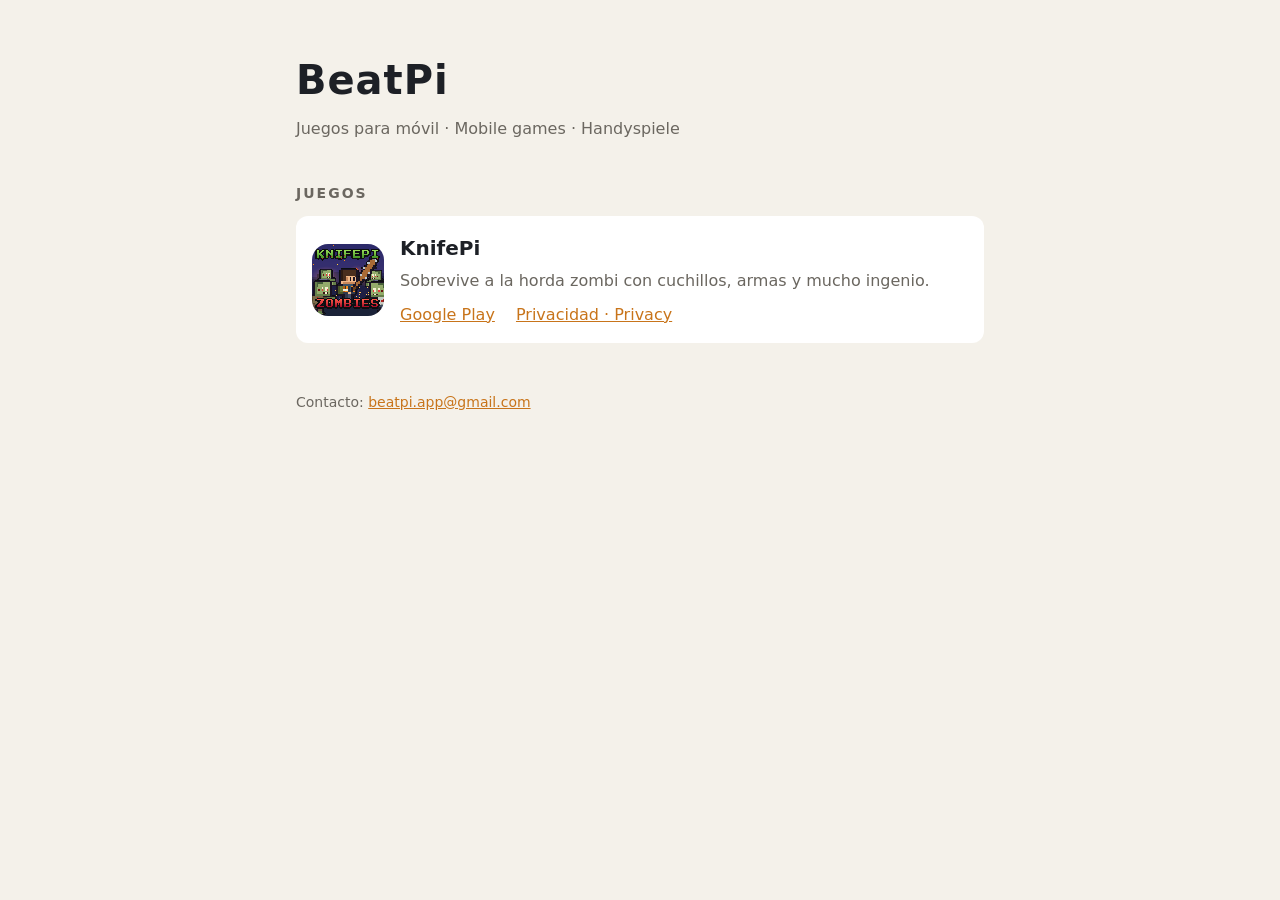
==== index.html @ 945adb1d "Add files via upload" ====
<!doctype html>
<html lang="es">
<head>
<meta charset="utf-8">
<meta name="viewport" content="width=device-width, initial-scale=1">
<title>BeatPi</title>
<meta name="description" content="BeatPi: juegos para móvil.">
<style>
  :root { --bg: #f4f1ea; --fg: #1d2026; --muted: #6b6760; --accent: #c8741a; --card: #ffffff; }
  @media (prefers-color-scheme: dark) { :root { --bg: #15181a; --fg: #ece6d8; --muted: #a39d90; --accent: #f2a33a; --card: #1e2225; } }
  * { box-sizing: border-box; }
  body { margin: 0; background: var(--bg); color: var(--fg); font: 16px/1.6 system-ui, -apple-system, "Segoe UI", Roboto, sans-serif; }
  main { max-width: 720px; margin: 0 auto; padding: 48px 16px; }
  h1 { font-size: 40px; margin: 0 0 4px; letter-spacing: 1px; }
  .tag { color: var(--muted); margin: 0 0 40px; }
  h2 { font-size: 14px; text-transform: uppercase; letter-spacing: 2px; color: var(--muted); margin: 0 0 12px; }
  .game { display: flex; gap: 16px; align-items: center; background: var(--card); border-radius: 12px; padding: 16px; }
  .game img { width: 72px; height: 72px; border-radius: 16px; image-rendering: pixelated; }
  .game h3 { margin: 0; font-size: 20px; }
  .game p { margin: 4px 0 8px; color: var(--muted); }
  a { color: var(--accent); }
  .links a { margin-right: 16px; }
  footer { margin-top: 48px; color: var(--muted); font-size: 14px; }
</style>
</head>
<body>
<main>
  <h1>BeatPi</h1>
  <p class="tag">Juegos para móvil · Mobile games · Handyspiele</p>
  <h2>Juegos</h2>
  <div class="game">
    <img src="knifepi/icon.png" alt="KnifePi">
    <div>
      <h3>KnifePi</h3>
      <p>Sobrevive a la horda zombi con cuchillos, armas y mucho ingenio.</p>
      <div class="links">
        <a href="https://play.google.com/store/apps/details?id=com.knifepi.game">Google Play</a>
        <a href="knifepi/privacy/">Privacidad · Privacy</a>
      </div>
    </div>
  </div>
  <footer>Contacto: <a href="mailto:beatpi.app@gmail.com">beatpi.app@gmail.com</a></footer>
</main>
</body>
</html>
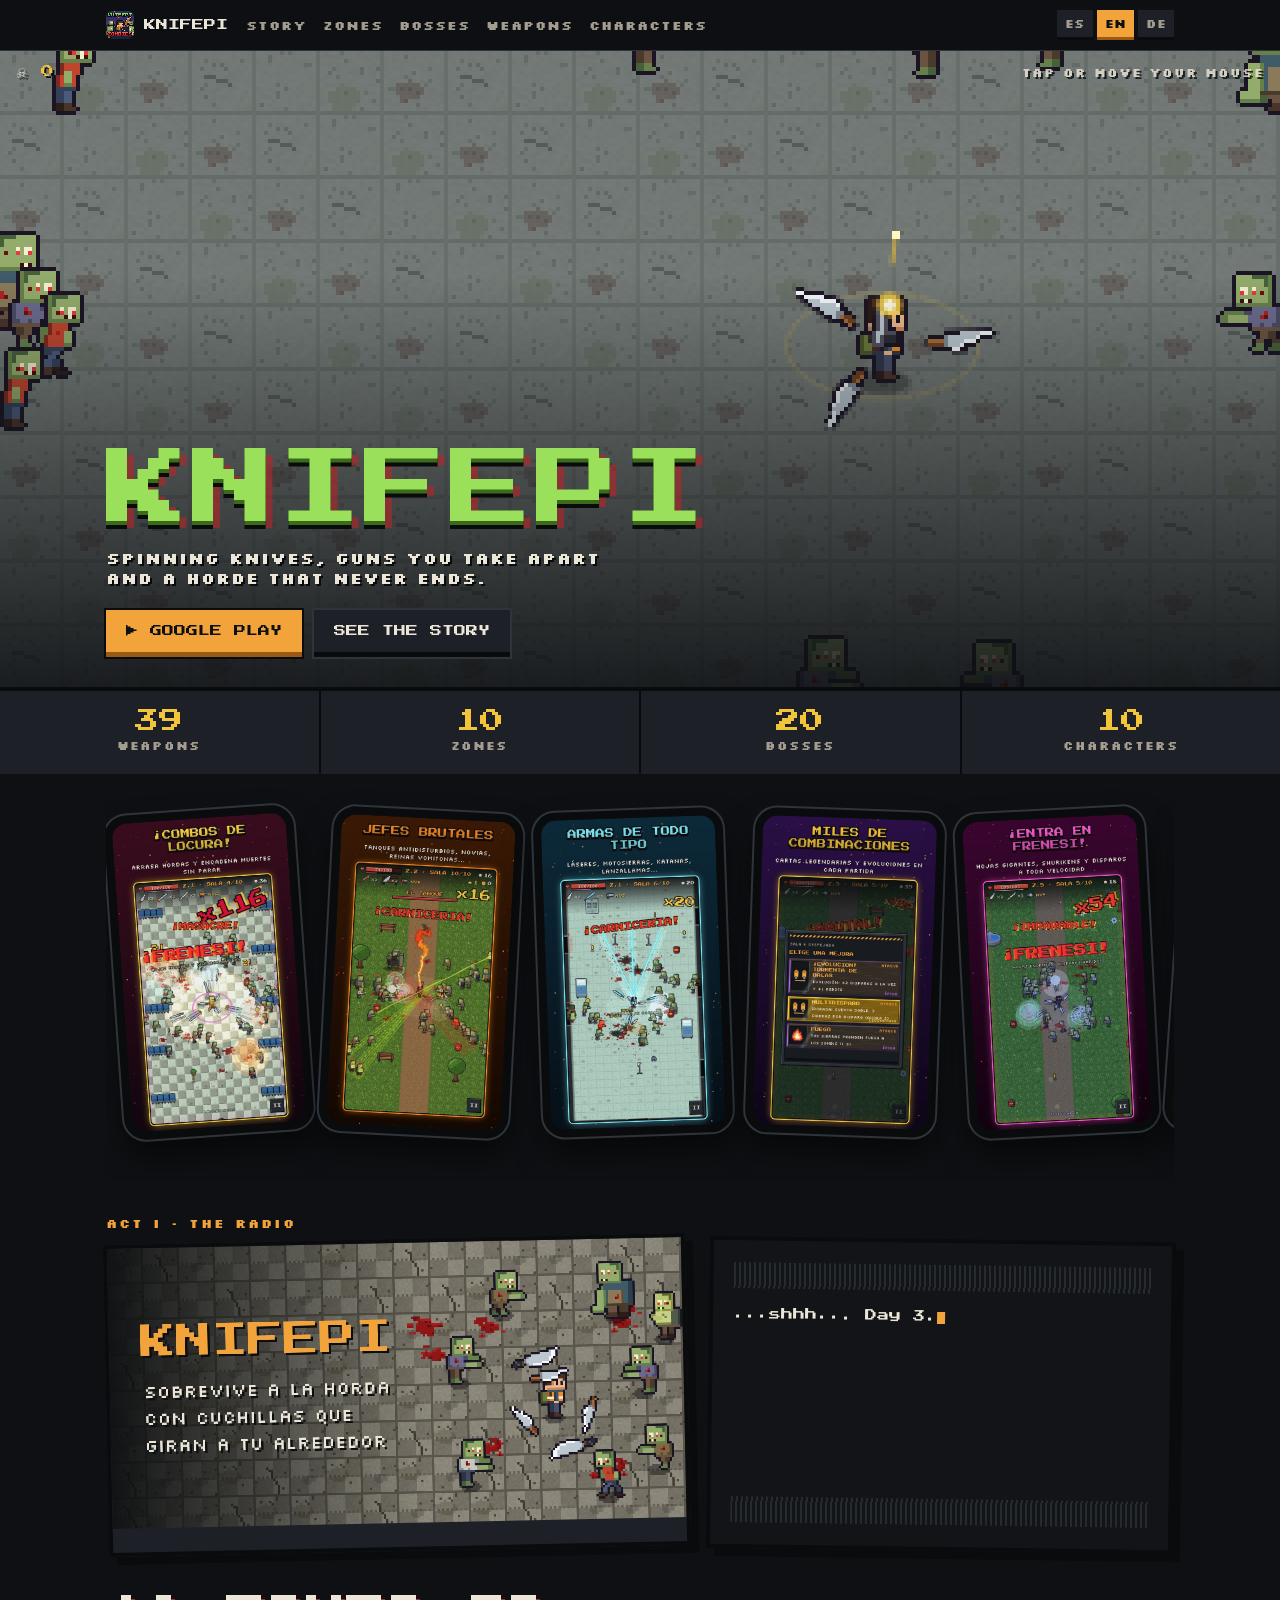
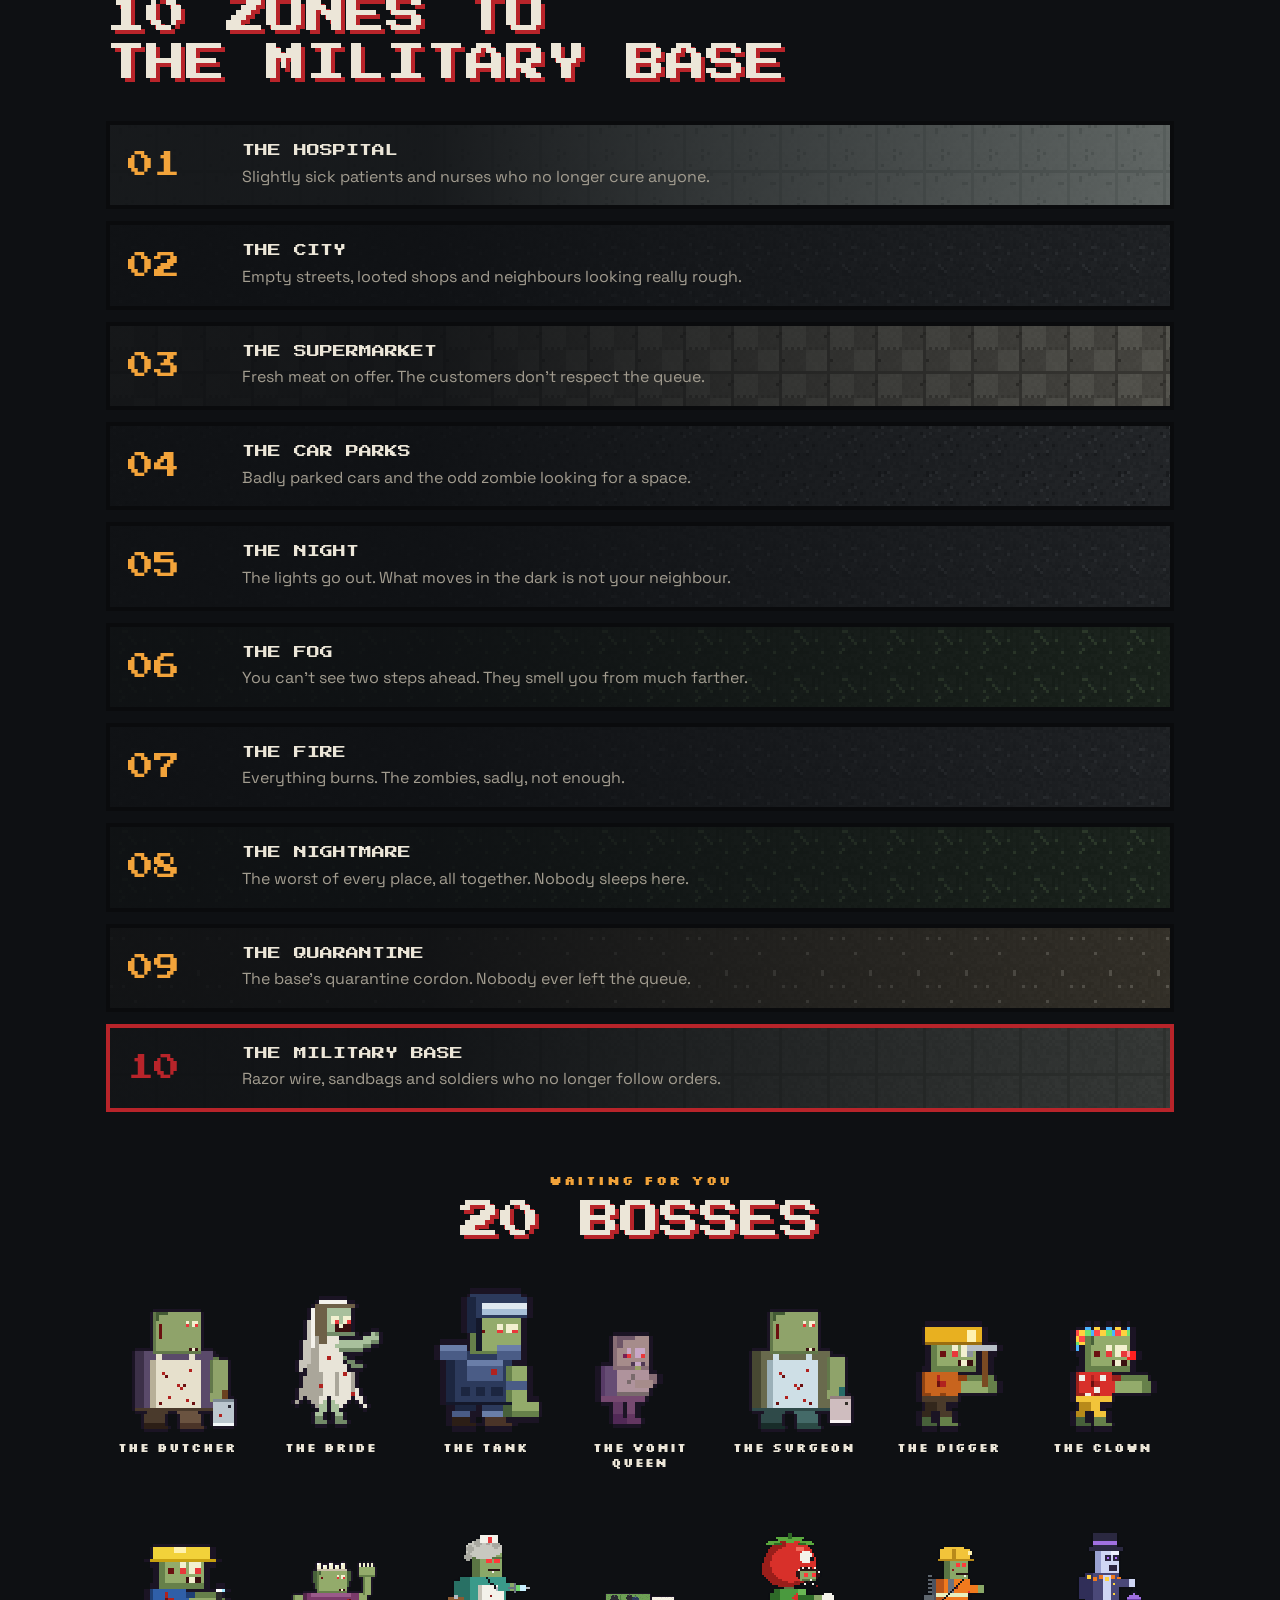
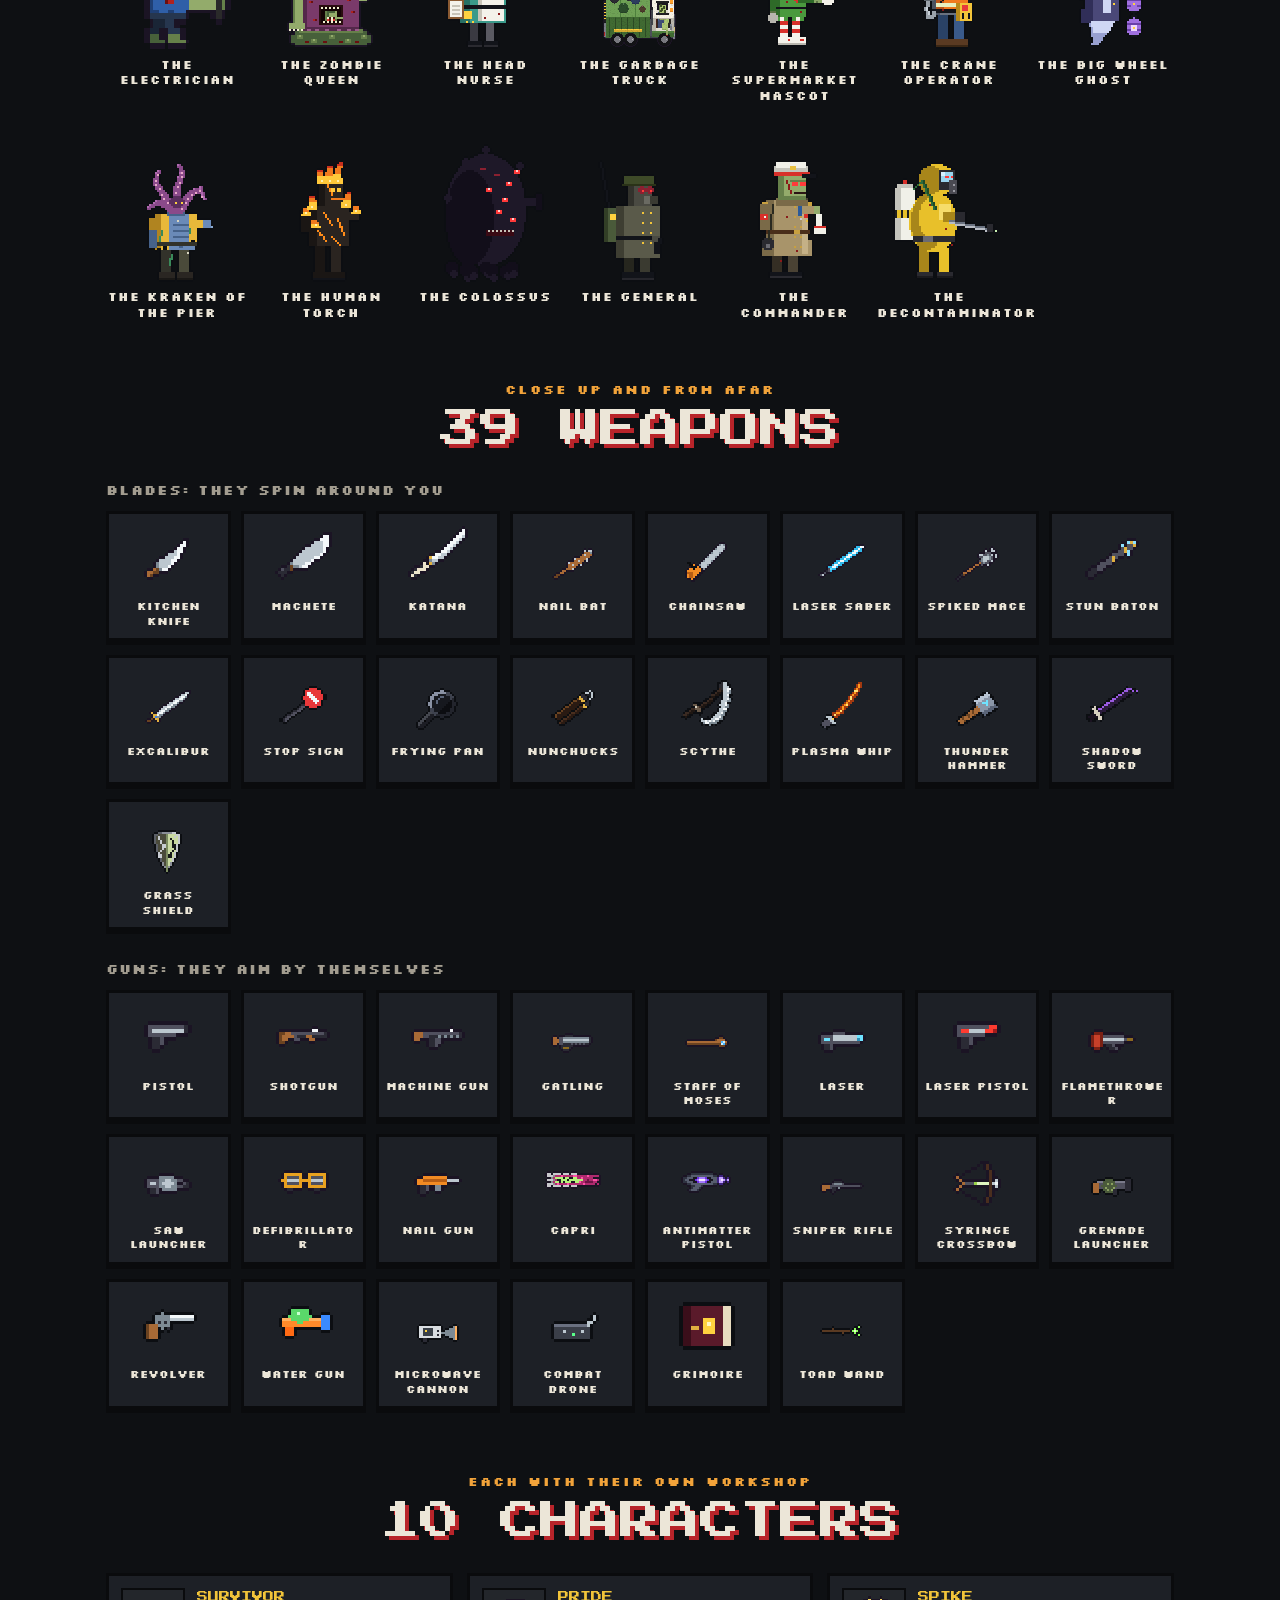
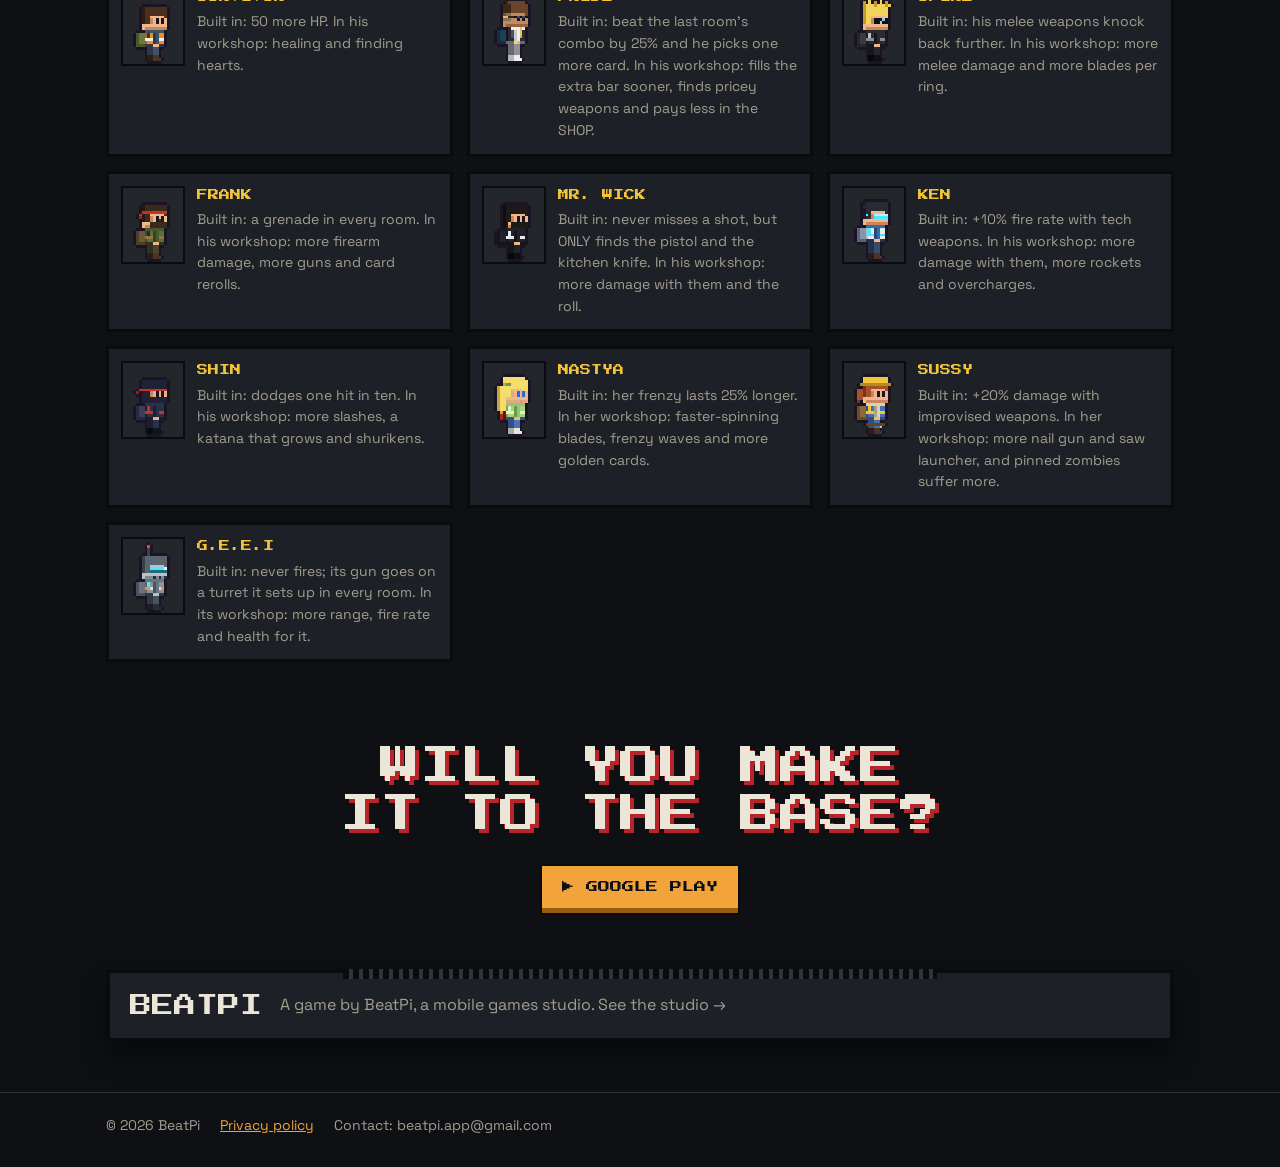
==== commit 289b756e: "Add files via upload" ====
--- a/index.html
+++ b/index.html
@@ -2,44 +2,109 @@
 <html lang="es">
 <head>
 <meta charset="utf-8">
-<meta name="viewport" content="width=device-width, initial-scale=1">
-<title>BeatPi</title>
-<meta name="description" content="BeatPi: juegos para móvil.">
-<style>
-  :root { --bg: #f4f1ea; --fg: #1d2026; --muted: #6b6760; --accent: #c8741a; --card: #ffffff; }
-  @media (prefers-color-scheme: dark) { :root { --bg: #15181a; --fg: #ece6d8; --muted: #a39d90; --accent: #f2a33a; --card: #1e2225; } }
-  * { box-sizing: border-box; }
-  body { margin: 0; background: var(--bg); color: var(--fg); font: 16px/1.6 system-ui, -apple-system, "Segoe UI", Roboto, sans-serif; }
-  main { max-width: 720px; margin: 0 auto; padding: 48px 16px; }
-  h1 { font-size: 40px; margin: 0 0 4px; letter-spacing: 1px; }
-  .tag { color: var(--muted); margin: 0 0 40px; }
-  h2 { font-size: 14px; text-transform: uppercase; letter-spacing: 2px; color: var(--muted); margin: 0 0 12px; }
-  .game { display: flex; gap: 16px; align-items: center; background: var(--card); border-radius: 12px; padding: 16px; }
-  .game img { width: 72px; height: 72px; border-radius: 16px; image-rendering: pixelated; }
-  .game h3 { margin: 0; font-size: 20px; }
-  .game p { margin: 4px 0 8px; color: var(--muted); }
-  a { color: var(--accent); }
-  .links a { margin-right: 16px; }
-  footer { margin-top: 48px; color: var(--muted); font-size: 14px; }
-</style>
+<meta name="viewport" content="width=device-width, initial-scale=1, viewport-fit=cover">
+<title>KnifePi</title>
+<meta name="description" content="KnifePi: sobrevive a la horda zombi con cuchillos que giran y 22 armas de fuego. Juego para Android de BeatPi.">
+<meta property="og:title" content="KnifePi">
+<meta property="og:description" content="Sobrevive a la horda zombi con cuchillos que giran y 22 armas de fuego.">
+<meta property="og:image" content="https://beatpi.app/img/feature.jpg">
+<meta name="theme-color" content="#0e1013">
+<link rel="icon" href="img/icon.png">
+<link rel="preconnect" href="https://fonts.googleapis.com">
+<link rel="preconnect" href="https://fonts.gstatic.com" crossorigin>
+<link rel="stylesheet" href="https://fonts.googleapis.com/css2?family=Press+Start+2P&family=Silkscreen:wght@400;700&family=Space+Grotesk:wght@400;600&display=swap">
+<link rel="stylesheet" href="site.css">
 </head>
 <body>
+<header class="top"><div class="wrap top-in">
+  <a class="brand" href="#"><img src="img/icon.png" alt="" width="28" height="28"><span>KNIFEPI</span></a>
+  <nav class="nav">
+    <a href="#historia" data-i="nav_story">HISTORIA</a><a href="#zonas" data-i="nav_zones">ZONAS</a>
+    <a href="#jefes" data-i="nav_bosses">JEFES</a><a href="#armas" data-i="nav_weapons">ARMAS</a>
+    <a href="#personajes" data-i="nav_heroes">PERSONAJES</a>
+  </nav>
+  <div class="langs" role="group" aria-label="Idioma">
+    <button data-lang="es">ES</button><button data-lang="en">EN</button><button data-lang="de">DE</button>
+  </div>
+</div></header>
+
 <main>
-  <h1>BeatPi</h1>
-  <p class="tag">Juegos para móvil · Mobile games · Handyspiele</p>
-  <h2>Juegos</h2>
-  <div class="game">
-    <img src="knifepi/icon.png" alt="KnifePi">
-    <div>
-      <h3>KnifePi</h3>
-      <p>Sobrevive a la horda zombi con cuchillos, armas y mucho ingenio.</p>
-      <div class="links">
-        <a href="https://play.google.com/store/apps/details?id=com.knifepi.game">Google Play</a>
-        <a href="knifepi/privacy/">Privacidad · Privacy</a>
-      </div>
+<!-- the hero: a room of the game you play with your finger -->
+<section class="hero">
+  <canvas id="horde" class="pix" aria-label="El superviviente con sus cuchillos y su pistola entre zombis"></canvas>
+  <div class="hud"><span>☠ <b id="kills">0</b></span><span class="hint" data-i="hint">TOCA O MUEVE EL RATÓN</span></div>
+  <div class="hero-over"><div class="wrap">
+    <h1 class="logo">KNIFEPI</h1>
+    <p class="hero-sub" data-i="tagline">Cuchillos que giran, armas que se desmontan y una horda que no se acaba.</p>
+    <div class="ctas">
+      <a class="btn" href="https://play.google.com/store/apps/details?id=com.knifepi.game" data-i="play">▶ GOOGLE PLAY</a>
+      <a class="btn ghost" href="#historia" data-i="see_story">VER LA HISTORIA</a>
+    </div>
+  </div></div>
+</section>
+<div class="stats" id="stats"></div>
+
+<section class="wrap shots" aria-label="Capturas">
+  <div class="rail" id="rail"></div>
+</section>
+
+<!-- the story: the radio, then the ten zones -->
+<section class="wrap story" id="historia">
+  <p class="eyebrow" data-i="act">ACTO I · LA RADIO</p>
+  <div class="story-grid">
+    <div class="panel tilt-l"><img src="img/feature.jpg" alt="" width="1024" height="500"></div>
+    <div class="panel tilt-r radio">
+      <div class="static"></div>
+      <p class="type" id="radio" aria-live="off"></p>
+      <div class="static"></div>
     </div>
   </div>
-  <footer>Contacto: <a href="mailto:beatpi.app@gmail.com">beatpi.app@gmail.com</a></footer>
+  <h2 class="big" data-i="zones_title">10 ZONAS HASTA<br>LA BASE MILITAR</h2>
+</section>
+<section class="wrap" id="zonas"><div class="zones" id="zones"></div></section>
+
+<section class="wrap" id="jefes">
+  <p class="eyebrow center" data-i="bosses_eyebrow">LOS QUE TE ESPERAN</p>
+  <h2 class="big center" data-i="bosses_title">20 JEFES</h2>
+  <div class="bosses" id="bosses"></div>
+</section>
+
+<section class="wrap" id="armas">
+  <p class="eyebrow center" data-i="weapons_eyebrow">CUERPO A CUERPO Y A DISTANCIA</p>
+  <h2 class="big center" id="weapons_title">39 ARMAS</h2>
+  <h3 class="sub" data-i="melee">ARMAS BLANCAS: GIRAN A TU ALREDEDOR</h3>
+  <div class="arms" id="melee"></div>
+  <h3 class="sub" data-i="guns">ARMAS DE FUEGO: APUNTAN SOLAS</h3>
+  <div class="arms" id="guns"></div>
+</section>
+
+<section class="wrap" id="personajes">
+  <p class="eyebrow center" data-i="heroes_eyebrow">CADA UNO CON SU TALLER</p>
+  <h2 class="big center" data-i="heroes_title">10 PERSONAJES</h2>
+  <div class="heroes" id="heroes"></div>
+</section>
+
+<section class="wrap final">
+  <h2 class="big center" data-i="final">¿AGUANTARÁS HASTA LA BASE?</h2>
+  <p class="center"><a class="btn" href="https://play.google.com/store/apps/details?id=com.knifepi.game" data-i="play">▶ GOOGLE PLAY</a></p>
+</section>
+
+<section class="wrap studio">
+  <a class="cart" href="estudio/">
+    <div class="ridge"></div>
+    <span class="studio-word">BEATPI</span>
+    <span data-i="studio">Un juego de BeatPi, estudio de juegos para móvil. Ver el estudio →</span>
+  </a>
+</section>
 </main>
+
+<footer class="foot"><div class="wrap foot-in">
+  <span>© 2026 BeatPi</span>
+  <a href="knifepi/privacy/" data-i="privacy">Política de privacidad</a>
+  <span><span data-i="contact">Contacto</span>: beatpi.app@gmail.com</span>
+</div></footer>
+
+<script src="data.js"></script>
+<script src="site.js"></script>
 </body>
 </html>
--- a/site.css
+++ b/site.css
@@ -0,0 +1,138 @@
+/* beatpi.app: the KnifePi page and the studio. The game's own look: its
+   palette (ui.gd), its two pixel fonts and its buttons with a dark base. */
+:root {
+  color-scheme: dark;
+  --ink: #0e1013;
+  --panel: #1d2026;
+  --line: #2e343a;
+  --amber: #f2a33a;
+  --amber-d: #9a5a14;
+  --gold: #f2c43a;
+  --bone: #ece6d8;
+  --muted: #a39d90;
+  --blood: #b8242a;
+  --rot: #9ae05a;
+  --slab: #0a0b0d;
+  --f-pixel: "Press Start 2P", "Courier New", monospace;
+  --f-label: "Silkscreen", "Courier New", monospace;
+  --f-body: "Space Grotesk", system-ui, sans-serif;
+}
+* { box-sizing: border-box; }
+html { scroll-behavior: smooth; scroll-padding-top: 70px; }
+body { margin: 0; background: var(--ink); color: var(--bone); font: 16px/1.55 var(--f-body); }
+img { max-width: 100%; height: auto; }
+a { color: var(--amber); }
+:focus-visible { outline: 2px solid var(--gold); outline-offset: 3px; }
+.pix { image-rendering: pixelated; }
+.wrap { max-width: 1100px; margin: 0 auto; padding-left: max(16px, env(safe-area-inset-left, 0px)); padding-right: max(16px, env(safe-area-inset-right, 0px)); }
+.center { text-align: center; }
+.eyebrow { font: 700 13px var(--f-label); letter-spacing: 2px; color: var(--amber); margin: 0 0 8px; }
+.big { font: clamp(22px, 4.6vw, 40px)/1.2 var(--f-pixel); margin: 0 0 28px; text-shadow: 4px 4px 0 var(--blood); text-wrap: balance; }
+.sub { font: 700 14px var(--f-label); letter-spacing: 1px; color: var(--muted); margin: 26px 0 12px; }
+
+/* --- the header --- */
+.top { position: sticky; top: 0; z-index: 20; background: rgba(14,16,19,.9); backdrop-filter: blur(6px); border-bottom: 1px solid var(--line); padding-top: env(safe-area-inset-top, 0px); }
+.top-in { display: flex; align-items: center; gap: 18px; padding-block: 10px; flex-wrap: wrap; }
+.brand { display: flex; gap: 10px; align-items: center; text-decoration: none; color: var(--bone); font: 12px var(--f-pixel); }
+.brand img { image-rendering: pixelated; border-radius: 6px; }
+.nav { display: flex; gap: 16px; flex: 1 1 auto; flex-wrap: wrap; }
+.nav a { color: var(--muted); text-decoration: none; font: 700 13px var(--f-label); letter-spacing: 1px; }
+.nav a:hover { color: var(--amber); }
+.langs { display: flex; gap: 4px; }
+.langs button { font: 700 12px var(--f-label); color: var(--muted); background: var(--panel); border: 0; padding: 6px 8px 9px; box-shadow: inset 0 -3px 0 var(--slab); cursor: pointer; }
+.langs button[aria-pressed="true"] { color: var(--ink); background: var(--amber); box-shadow: inset 0 -3px 0 var(--amber-d); }
+@media (max-width: 720px) { .nav { order: 3; flex-basis: 100%; gap: 12px; overflow-x: auto; padding-bottom: 2px; } .langs { margin-left: auto; } }
+
+/* --- buttons, like the game's --- */
+.btn { display: inline-flex; align-items: center; gap: 10px; font: 12px/1 var(--f-pixel); text-decoration: none; color: var(--ink); background: var(--amber);
+  padding: 15px 20px 20px; box-shadow: inset 0 -5px 0 var(--amber-d), 0 0 0 2px var(--slab); transition: transform .1s; }
+.btn:hover { transform: translateY(-2px); }
+.btn:active { transform: translateY(2px); box-shadow: inset 0 -2px 0 var(--amber-d), 0 0 0 2px var(--slab); }
+.btn.ghost { background: var(--panel); color: var(--bone); box-shadow: inset 0 -5px 0 var(--slab), 0 0 0 2px var(--line); }
+
+/* --- the hero --- */
+.hero { position: relative; height: clamp(460px, 75vw, 640px); overflow: hidden; border-bottom: 4px solid var(--slab); background: #23262b; }
+.hero canvas { position: absolute; inset: 0; width: 100%; height: 100%; touch-action: pan-y; cursor: crosshair; }
+.hero-over { position: absolute; inset: 0; display: flex; align-items: flex-end; pointer-events: none;
+  background: linear-gradient(180deg, transparent 35%, rgba(14,16,19,.88) 100%); }
+.hero-over .wrap { width: 100%; padding-block: 30px; }
+.logo { font: clamp(36px, 9vw, 84px)/1 var(--f-pixel); color: var(--rot); margin: 0; letter-spacing: 2px;
+  text-shadow: 0 4px 0 #3a6a1a, 0 8px 0 var(--slab), 7px 7px 0 rgba(184,36,42,.6); }
+.hero-sub { font: 700 16px var(--f-label); letter-spacing: 1px; margin: 16px 0 22px; max-width: 36ch; text-shadow: 2px 2px 0 var(--slab); }
+.ctas { display: flex; gap: 12px; flex-wrap: wrap; pointer-events: auto; }
+.hud { position: absolute; top: 14px; left: max(16px, env(safe-area-inset-left, 0px)); right: max(16px, env(safe-area-inset-right, 0px)); display: flex; justify-content: space-between; gap: 12px; pointer-events: none;
+  font: 13px var(--f-pixel); text-shadow: 2px 2px 0 var(--slab); }
+.hud b { color: var(--gold); font-weight: 400; }
+.hint { font: 700 12px var(--f-label); color: var(--bone); letter-spacing: 1px; opacity: .8; text-align: right; }
+.stats { display: grid; grid-template-columns: repeat(4, 1fr); gap: 2px; background: var(--slab); }
+.stats div { background: var(--panel); padding: 18px 10px 16px; text-align: center; }
+.stats b { display: block; font: 24px var(--f-pixel); color: var(--gold); }
+.stats span { font: 700 12px var(--f-label); letter-spacing: 1px; color: var(--muted); }
+@media (max-width: 560px) { .stats { grid-template-columns: repeat(2, 1fr); } }
+
+/* --- screenshots in phones --- */
+.rail { display: flex; gap: 22px; overflow-x: auto; padding: 36px 8px 46px; scroll-snap-type: x mandatory; }
+.phone { flex: 0 0 auto; width: 190px; margin: 0; scroll-snap-align: center; background: var(--slab); padding: 8px; border-radius: 22px;
+  box-shadow: 0 0 0 2px var(--line), 0 18px 30px rgba(0,0,0,.5); transform: rotate(var(--r)); transition: transform .25s; }
+.phone:hover { transform: rotate(0) translateY(-8px) scale(1.04); }
+.phone img { display: block; width: 100%; border-radius: 15px; }
+
+/* --- the story --- */
+.story { padding-block: 34px 6px; }
+.story-grid { display: grid; grid-template-columns: 1.25fr 1fr; gap: 20px; margin-bottom: 40px; }
+@media (max-width: 760px) { .story-grid { grid-template-columns: 1fr; } }
+.panel { background: var(--panel); border: 4px solid var(--slab); box-shadow: 8px 8px 0 var(--slab); overflow: hidden; min-width: 0; }
+.panel img { display: block; width: 100%; }
+.tilt-l { transform: rotate(-1.2deg); } .tilt-r { transform: rotate(.8deg); }
+.radio { padding: 22px 20px; display: flex; flex-direction: column; gap: 14px; background: #121417; }
+.static { height: 26px; background: repeating-linear-gradient(90deg, var(--line) 0 2px, transparent 2px 5px); animation: crackle .12s steps(2) infinite; opacity: .7; }
+@keyframes crackle { 50% { background-position: 3px 0; opacity: .4; } }
+.type { font: 12px/1.9 var(--f-pixel); min-height: 15em; margin: 0; overflow-wrap: anywhere; }
+.cur { display: inline-block; width: .7em; height: 1em; background: var(--amber); vertical-align: -2px; animation: blink 1s steps(1) infinite; }
+@keyframes blink { 50% { opacity: 0; } }
+.zones { display: grid; gap: 12px; padding-bottom: 60px; }
+.zone { display: grid; grid-template-columns: 96px 1fr; align-items: center; gap: 18px; padding: 16px 18px; border: 4px solid var(--slab);
+  background-color: var(--panel); background-size: 48px 48px; position: relative; overflow: hidden; transition: transform .2s; }
+.zone::before { content: ""; position: absolute; inset: 0; background: linear-gradient(90deg, rgba(14,16,19,.95) 30%, rgba(14,16,19,.55)); }
+.zone > * { position: relative; min-width: 0; }
+.zone:hover { transform: translateX(6px); }
+.zone .n { font: 26px var(--f-pixel); color: var(--amber); }
+.zone h3 { margin: 0; font: 13px/1.5 var(--f-pixel); }
+.zone p { margin: 4px 0 0; color: var(--muted); }
+.zone.end { border-color: var(--blood); } .zone.end .n { color: var(--blood); }
+@media (max-width: 480px) { .zone { grid-template-columns: 1fr; gap: 6px; } }
+
+/* --- bosses --- */
+.bosses { display: grid; grid-template-columns: repeat(auto-fill, minmax(130px, 1fr)); gap: 18px 12px; padding-bottom: 60px; }
+.boss { margin: 0; text-align: center; }
+.boss canvas { width: 100%; max-width: 128px; aspect-ratio: 4 / 5; animation: bob 2.4s ease-in-out infinite; animation-delay: var(--d); }
+@keyframes bob { 50% { transform: translateY(-6px); } }
+.boss figcaption { font: 700 12px/1.3 var(--f-label); letter-spacing: 1px; }
+
+/* --- weapons --- */
+.arms { display: grid; grid-template-columns: repeat(auto-fill, minmax(112px, 1fr)); gap: 10px; }
+.arm { background: var(--panel); border: 3px solid var(--slab); box-shadow: inset 0 -4px 0 var(--slab); padding: 12px 6px 14px; text-align: center; transition: transform .15s; }
+.arm:hover { transform: translateY(-4px) rotate(-2deg); }
+.arm canvas { width: 60px; height: 60px; }
+.arm p { margin: 6px 0 0; font: 700 11px/1.3 var(--f-label); overflow-wrap: break-word; hyphens: auto; }
+#armas { padding-bottom: 60px; }
+
+/* --- characters --- */
+.heroes { display: grid; grid-template-columns: repeat(auto-fill, minmax(280px, 1fr)); gap: 14px; padding-bottom: 60px; }
+.hero-c { display: grid; grid-template-columns: 64px 1fr; gap: 12px; align-items: start; background: var(--panel); border: 3px solid var(--slab); padding: 12px; min-width: 0; }
+.hero-c canvas { width: 64px; height: 78px; background: #23262b; border: 2px solid var(--slab); }
+.hero-c h3 { margin: 2px 0 6px; font: 11px/1.4 var(--f-pixel); color: var(--gold); overflow-wrap: anywhere; }
+.hero-c p { margin: 0; font-size: 14px; color: var(--muted); }
+
+/* --- the end --- */
+.final { padding-block: 20px 40px; }
+.studio { padding-bottom: 50px; }
+.cart { display: flex; gap: 18px; align-items: center; flex-wrap: wrap; position: relative; text-decoration: none; color: var(--muted); background: var(--panel);
+  border: 4px solid var(--slab); padding: 20px; box-shadow: 0 16px 26px rgba(0,0,0,.45); transition: transform .15s; }
+.cart:hover { transform: translateY(-4px); color: var(--bone); }
+.cart .ridge { position: absolute; top: -4px; left: 22%; right: 22%; height: 10px; background: repeating-linear-gradient(90deg, var(--slab) 0 6px, var(--line) 6px 10px); }
+.studio-word { font: 22px var(--f-pixel); color: var(--bone); }
+.foot { border-top: 1px solid var(--line); color: var(--muted); font-size: 14px; padding-bottom: env(safe-area-inset-bottom, 0px); }
+.foot-in { display: flex; gap: 20px; flex-wrap: wrap; padding-block: 22px 30px; }
+
+@media (prefers-reduced-motion: reduce) { html { scroll-behavior: auto; } *, *::before, *::after { animation: none !important; transition: none !important; } }
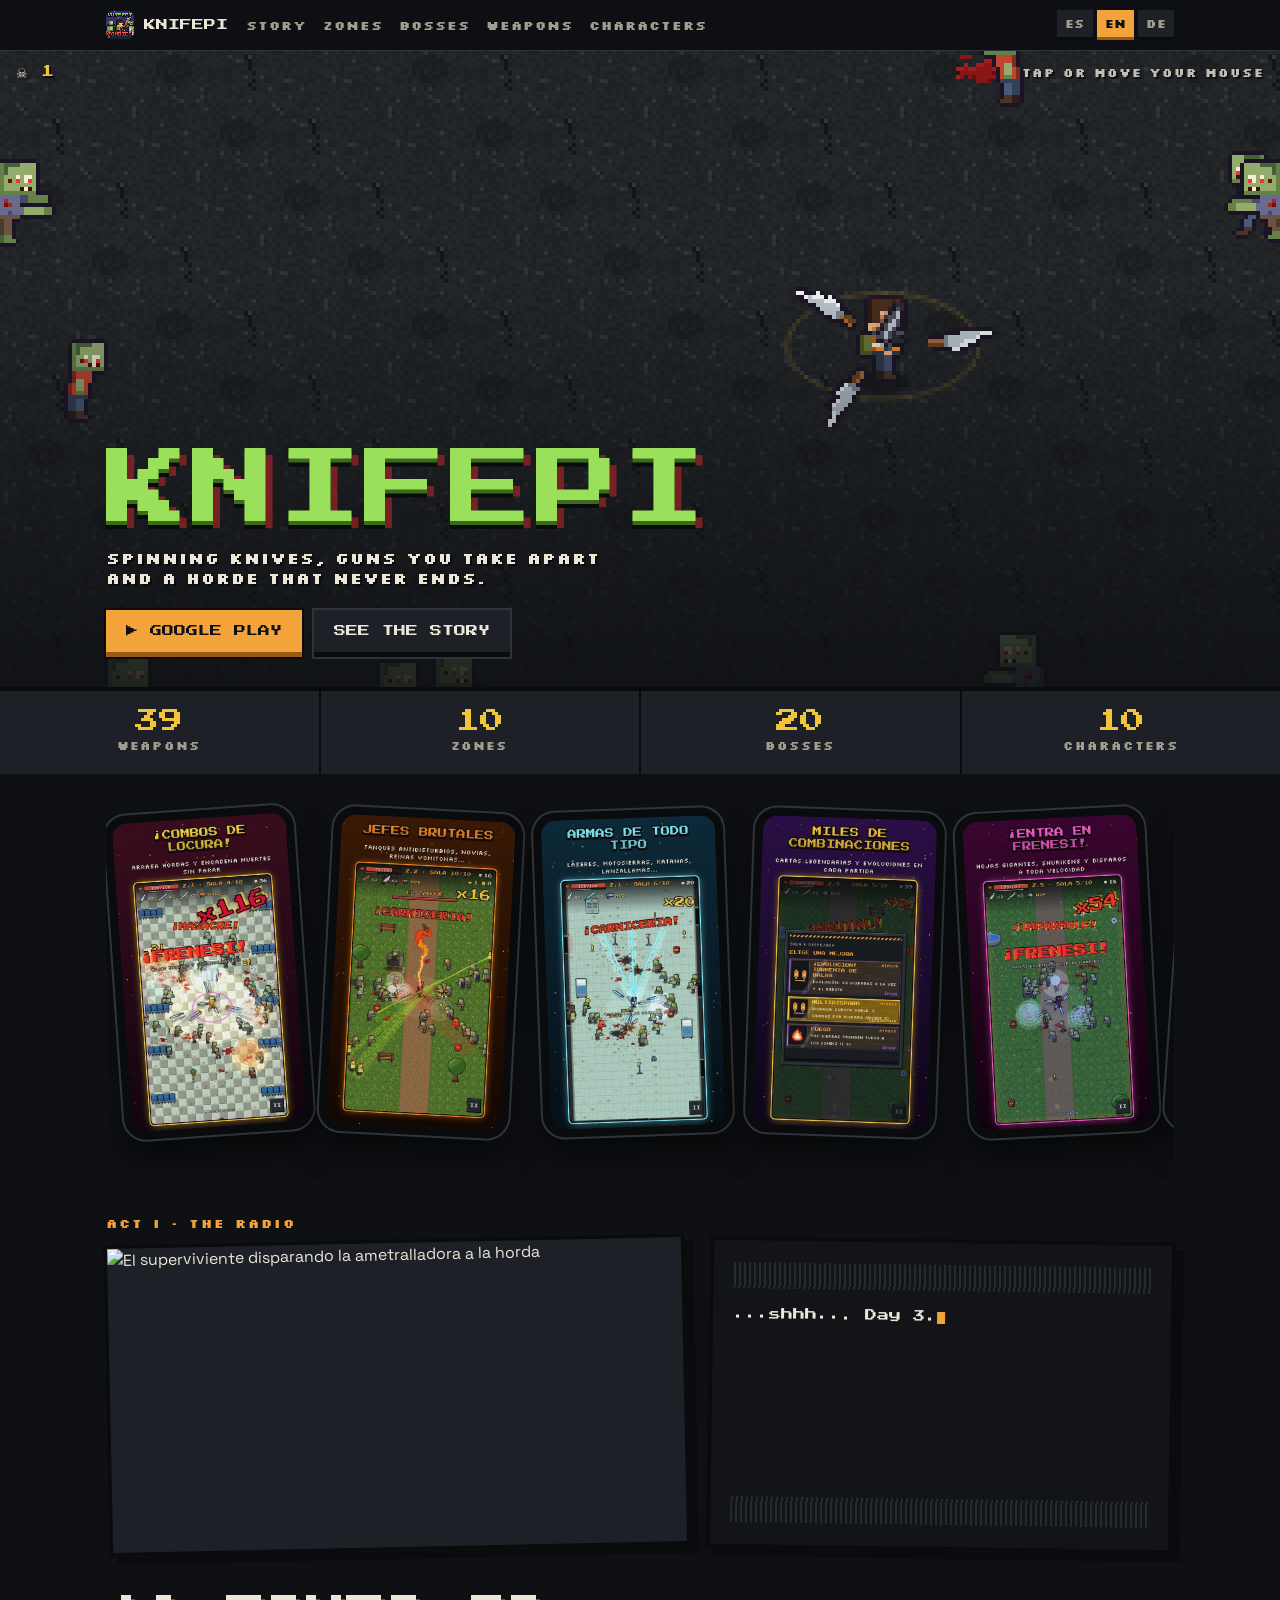
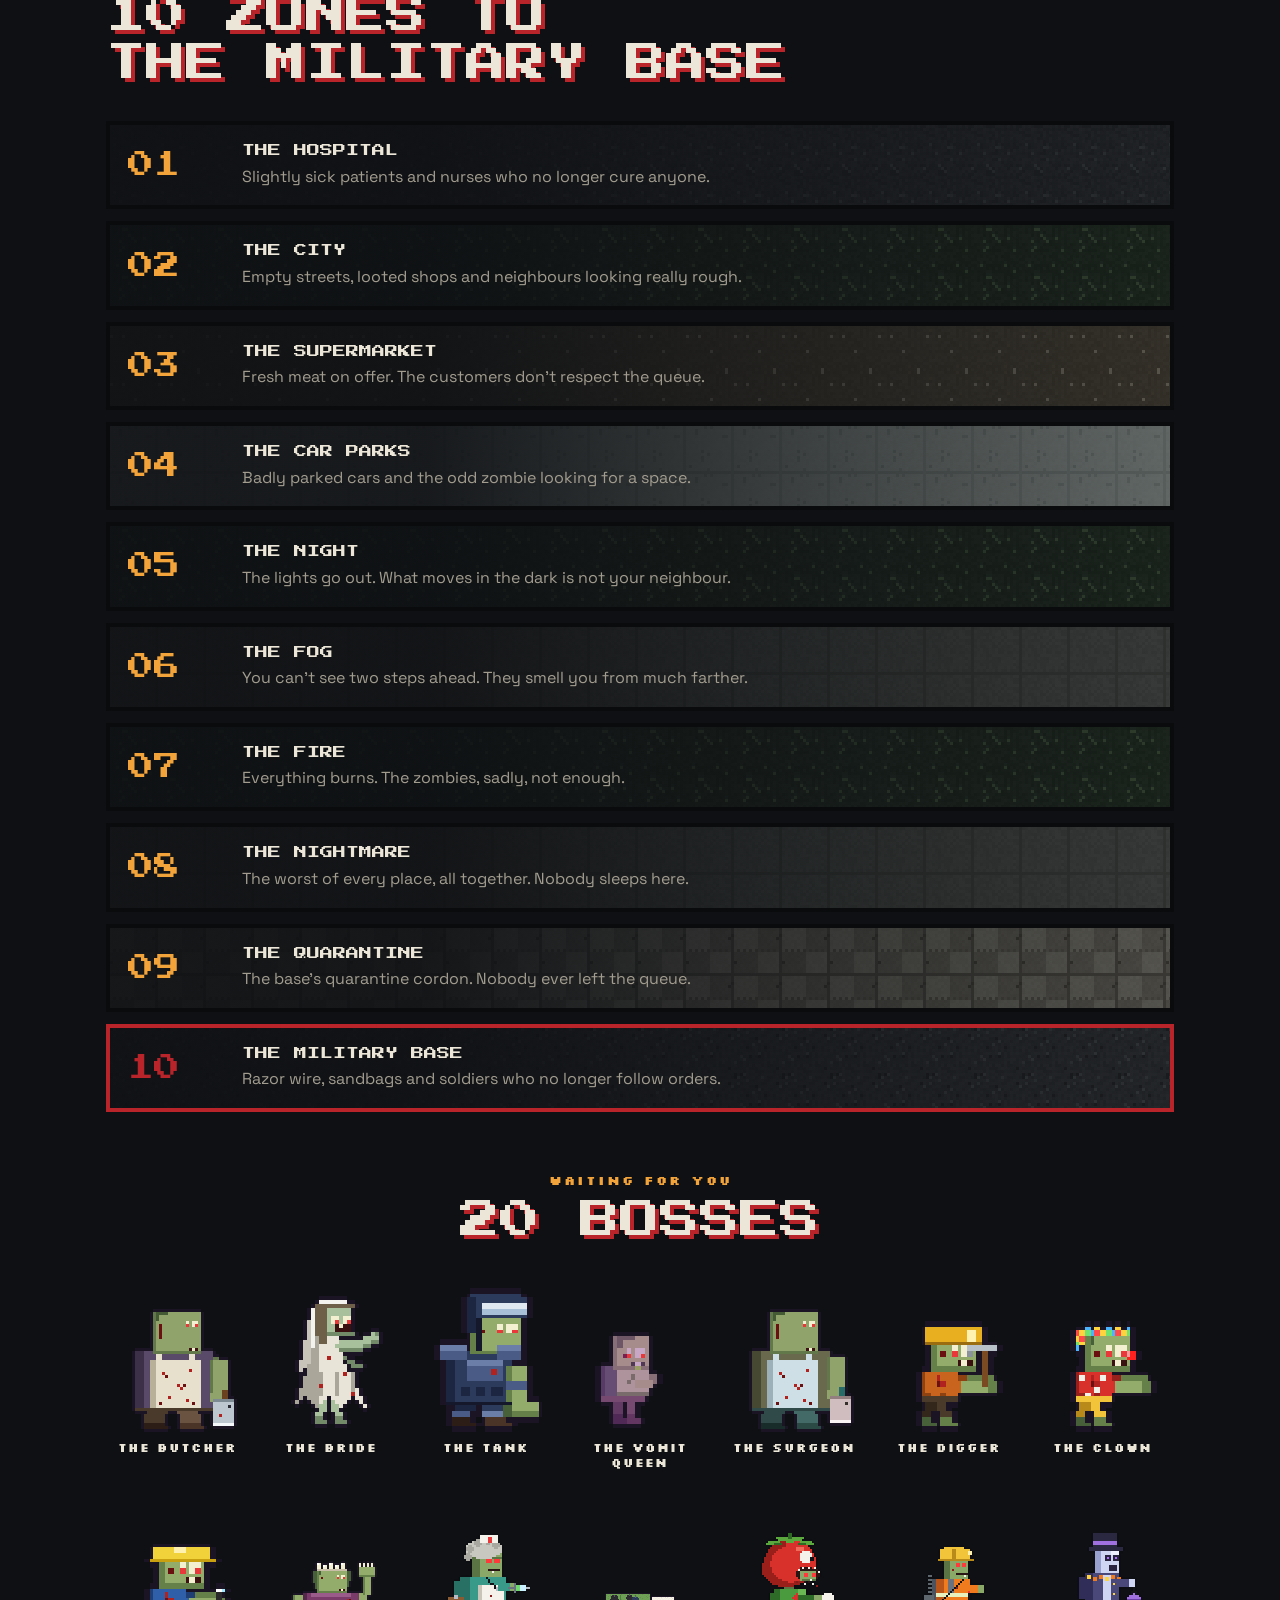
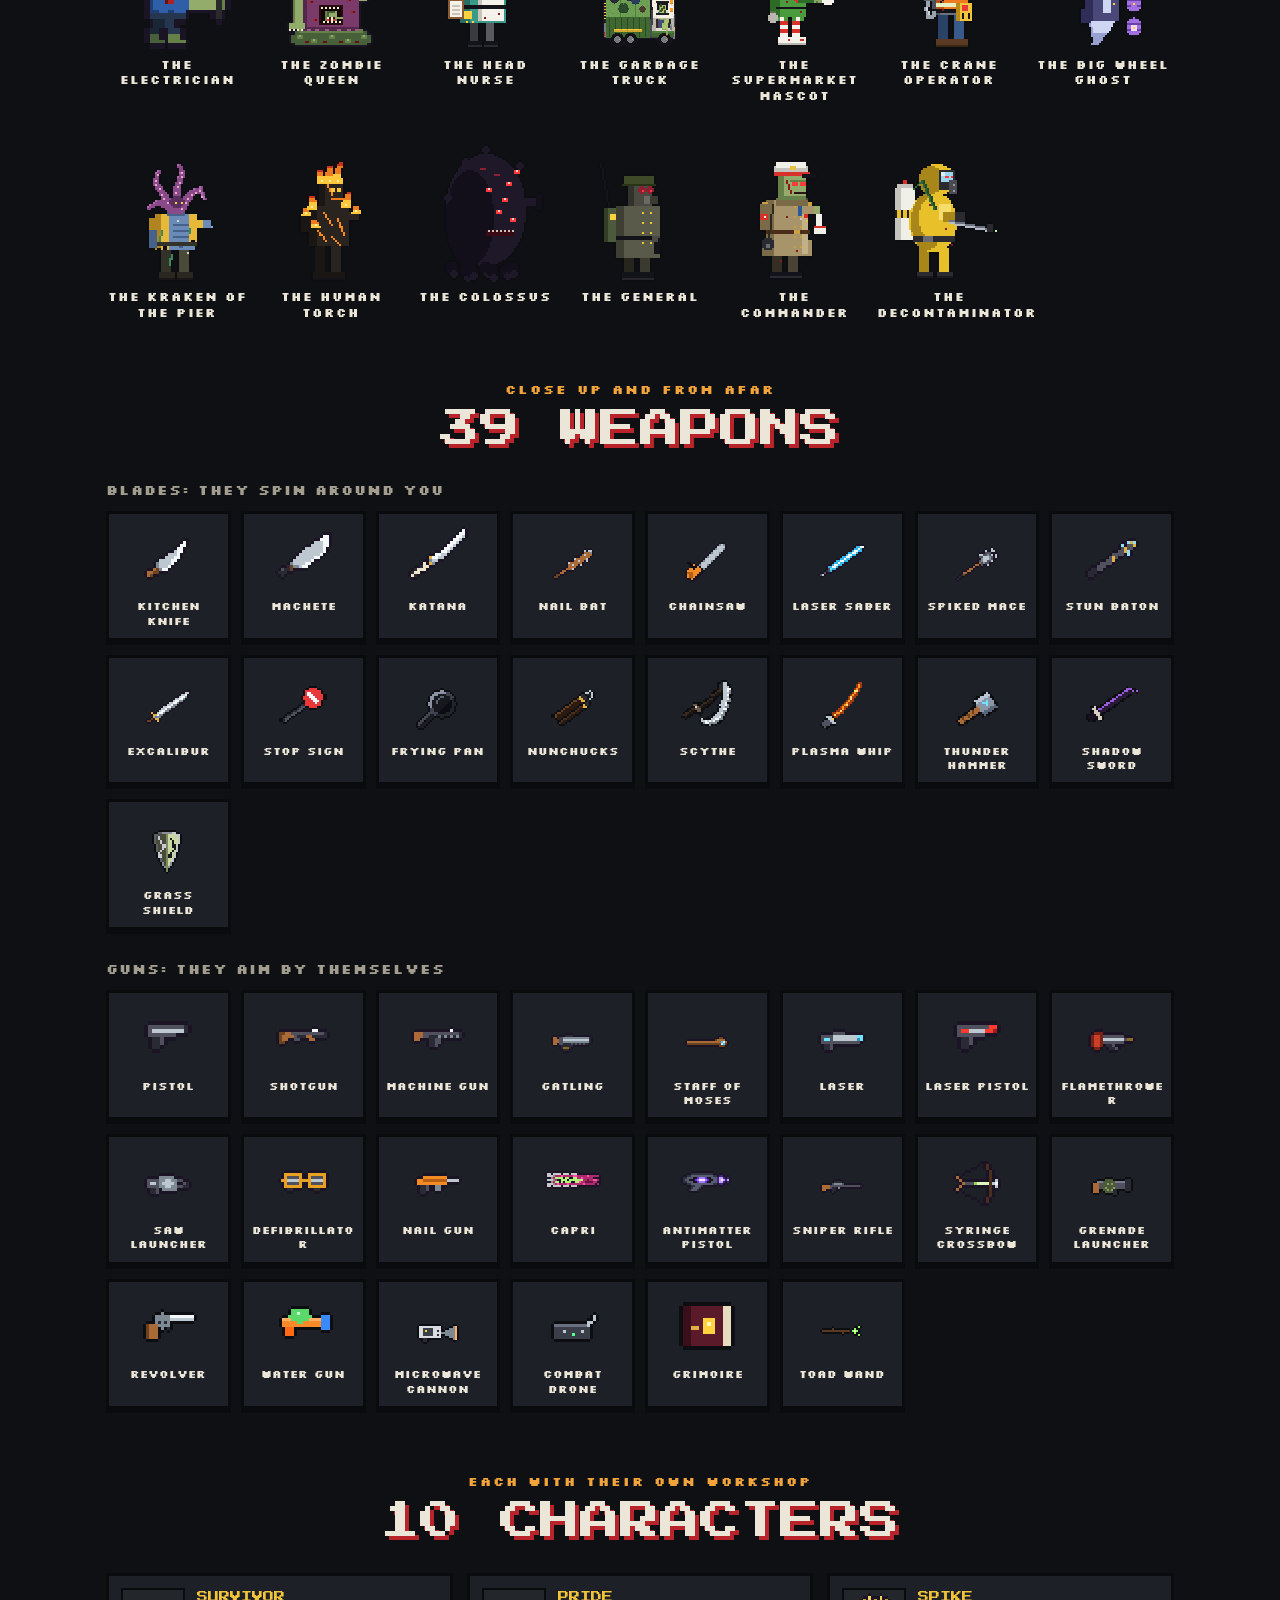
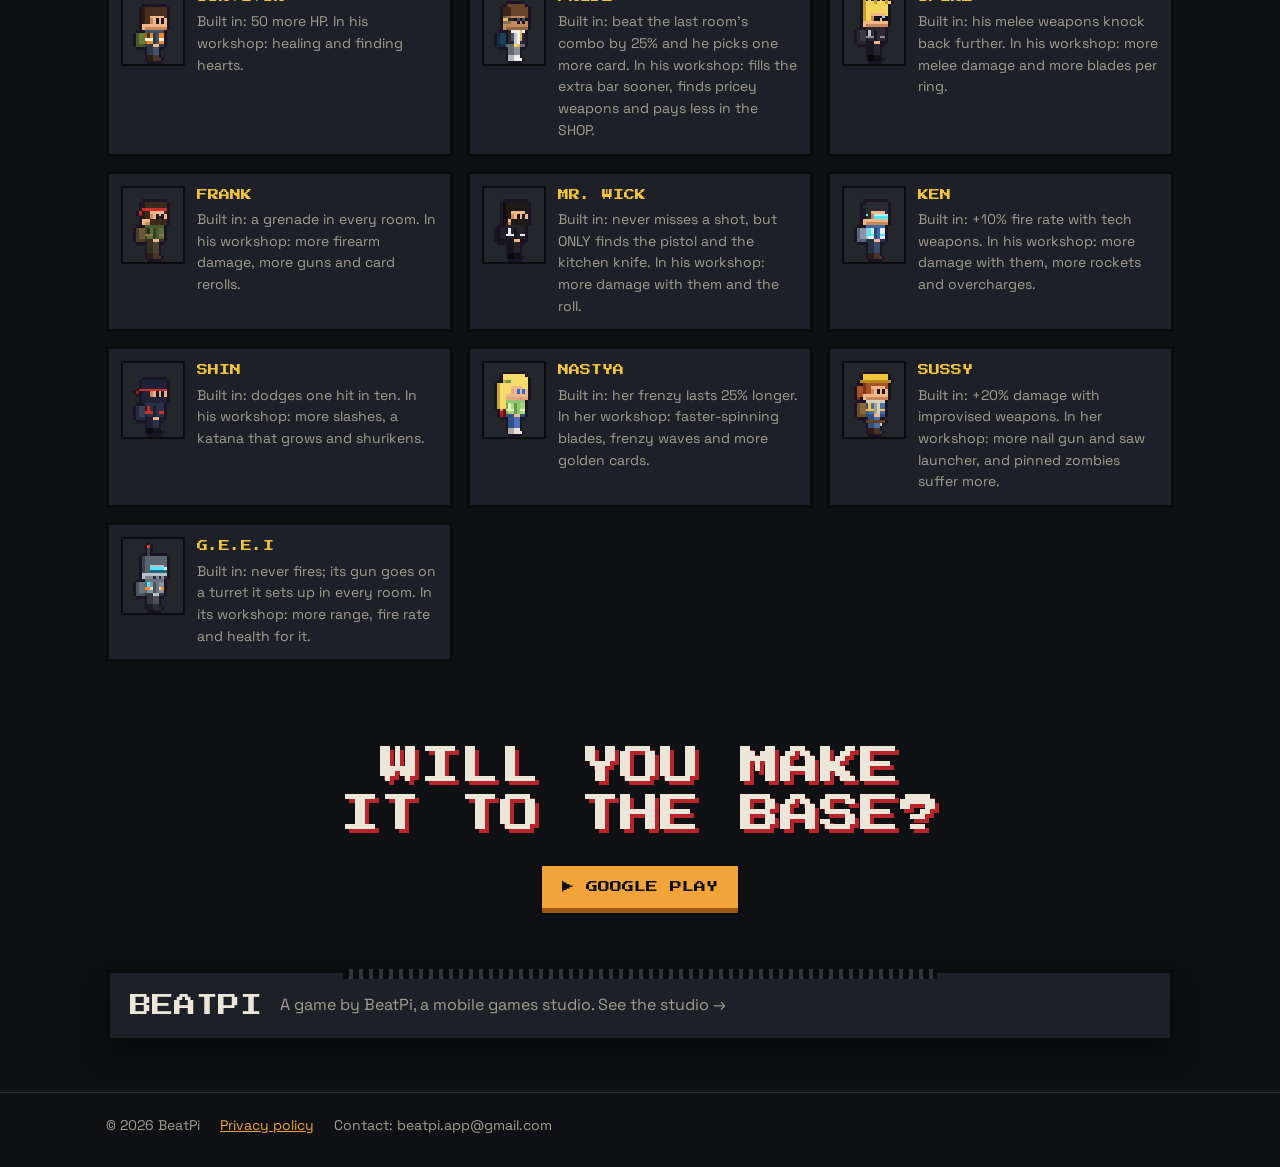
==== commit c5465854: "Add files via upload" ====
--- a/index.html
+++ b/index.html
@@ -7,7 +7,7 @@
 <meta name="description" content="KnifePi: sobrevive a la horda zombi con cuchillos que giran y 22 armas de fuego. Juego para Android de BeatPi.">
 <meta property="og:title" content="KnifePi">
 <meta property="og:description" content="Sobrevive a la horda zombi con cuchillos que giran y 22 armas de fuego.">
-<meta property="og:image" content="https://beatpi.app/img/feature.jpg">
+<meta property="og:image" content="https://beatpi.app/img/scene.jpg">
 <meta name="theme-color" content="#0e1013">
 <link rel="icon" href="img/icon.png">
 <link rel="preconnect" href="https://fonts.googleapis.com">
@@ -52,7 +52,7 @@
 <section class="wrap story" id="historia">
   <p class="eyebrow" data-i="act">ACTO I · LA RADIO</p>
   <div class="story-grid">
-    <div class="panel tilt-l"><img src="img/feature.jpg" alt="" width="1024" height="500"></div>
+    <div class="panel tilt-l"><img src="img/scene.jpg" alt="El superviviente disparando la ametralladora a la horda" width="1024" height="500"></div>
     <div class="panel tilt-r radio">
       <div class="static"></div>
       <p class="type" id="radio" aria-live="off"></p>
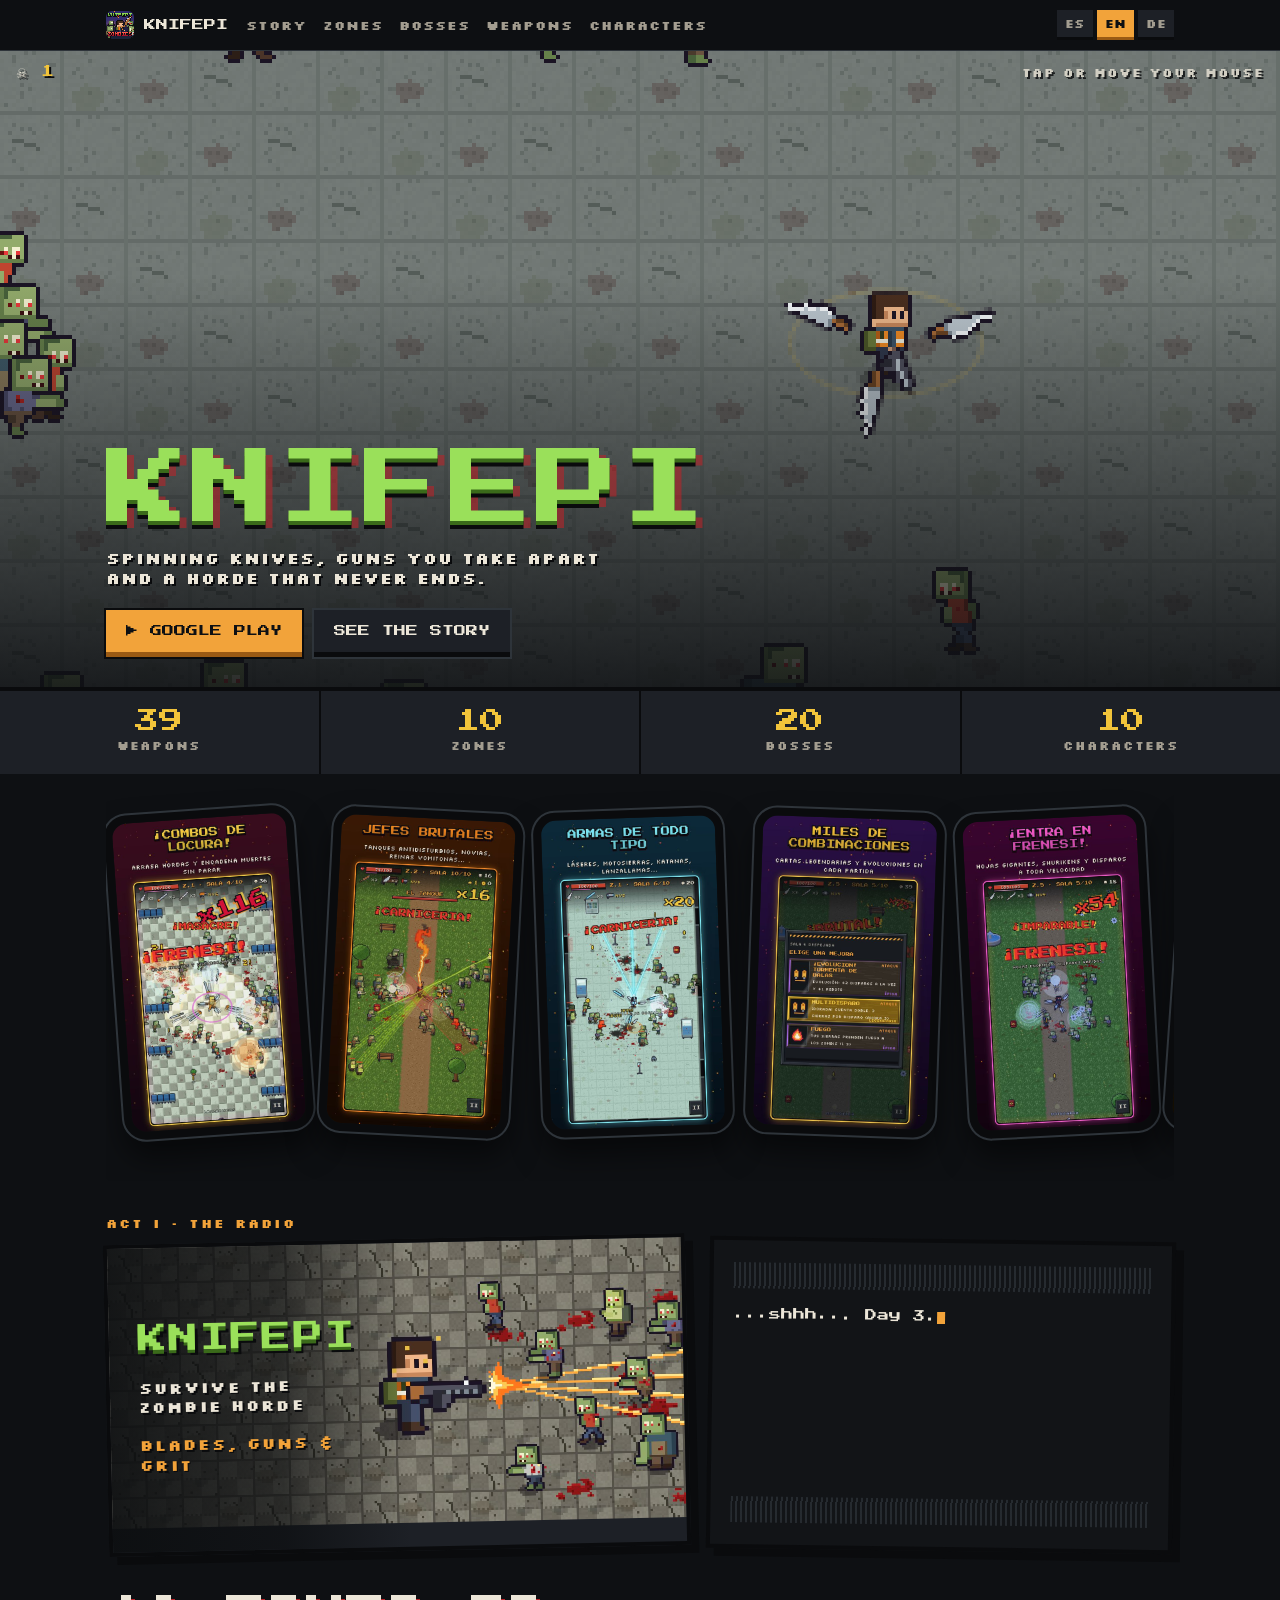
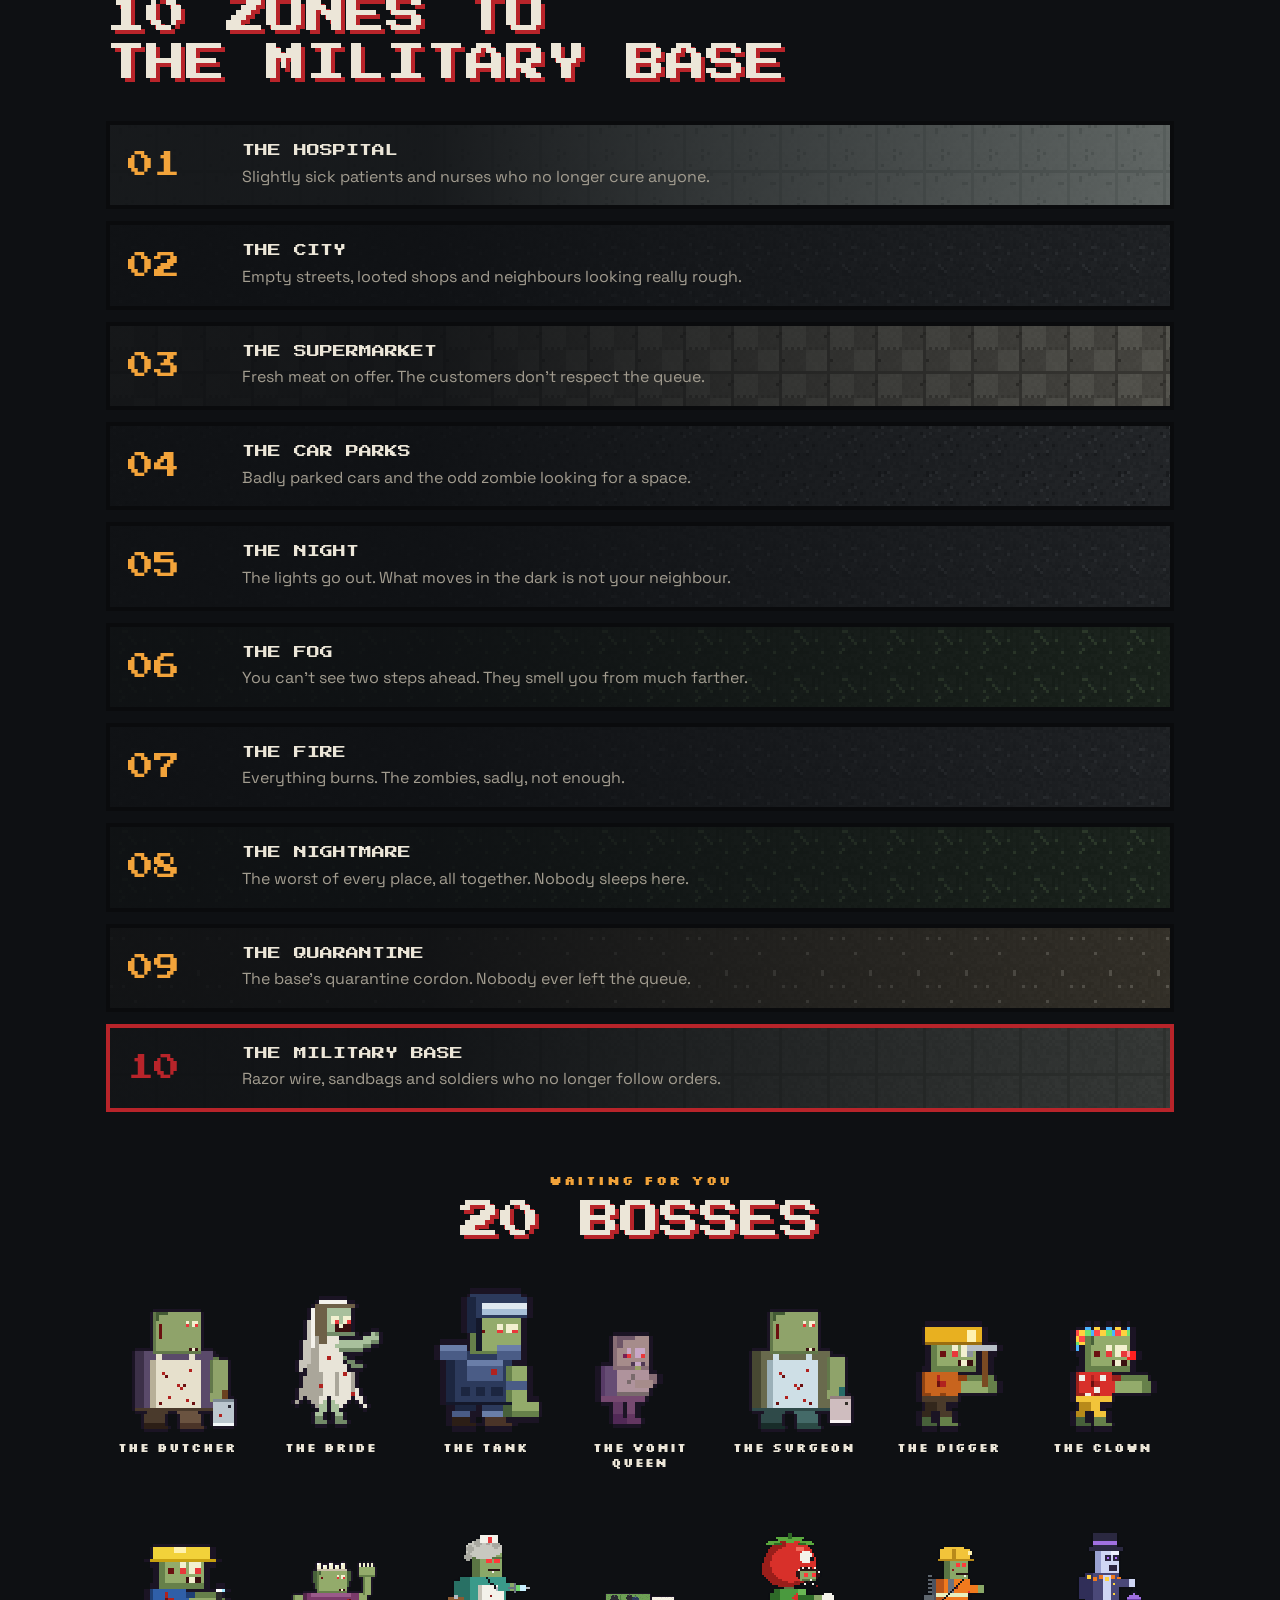
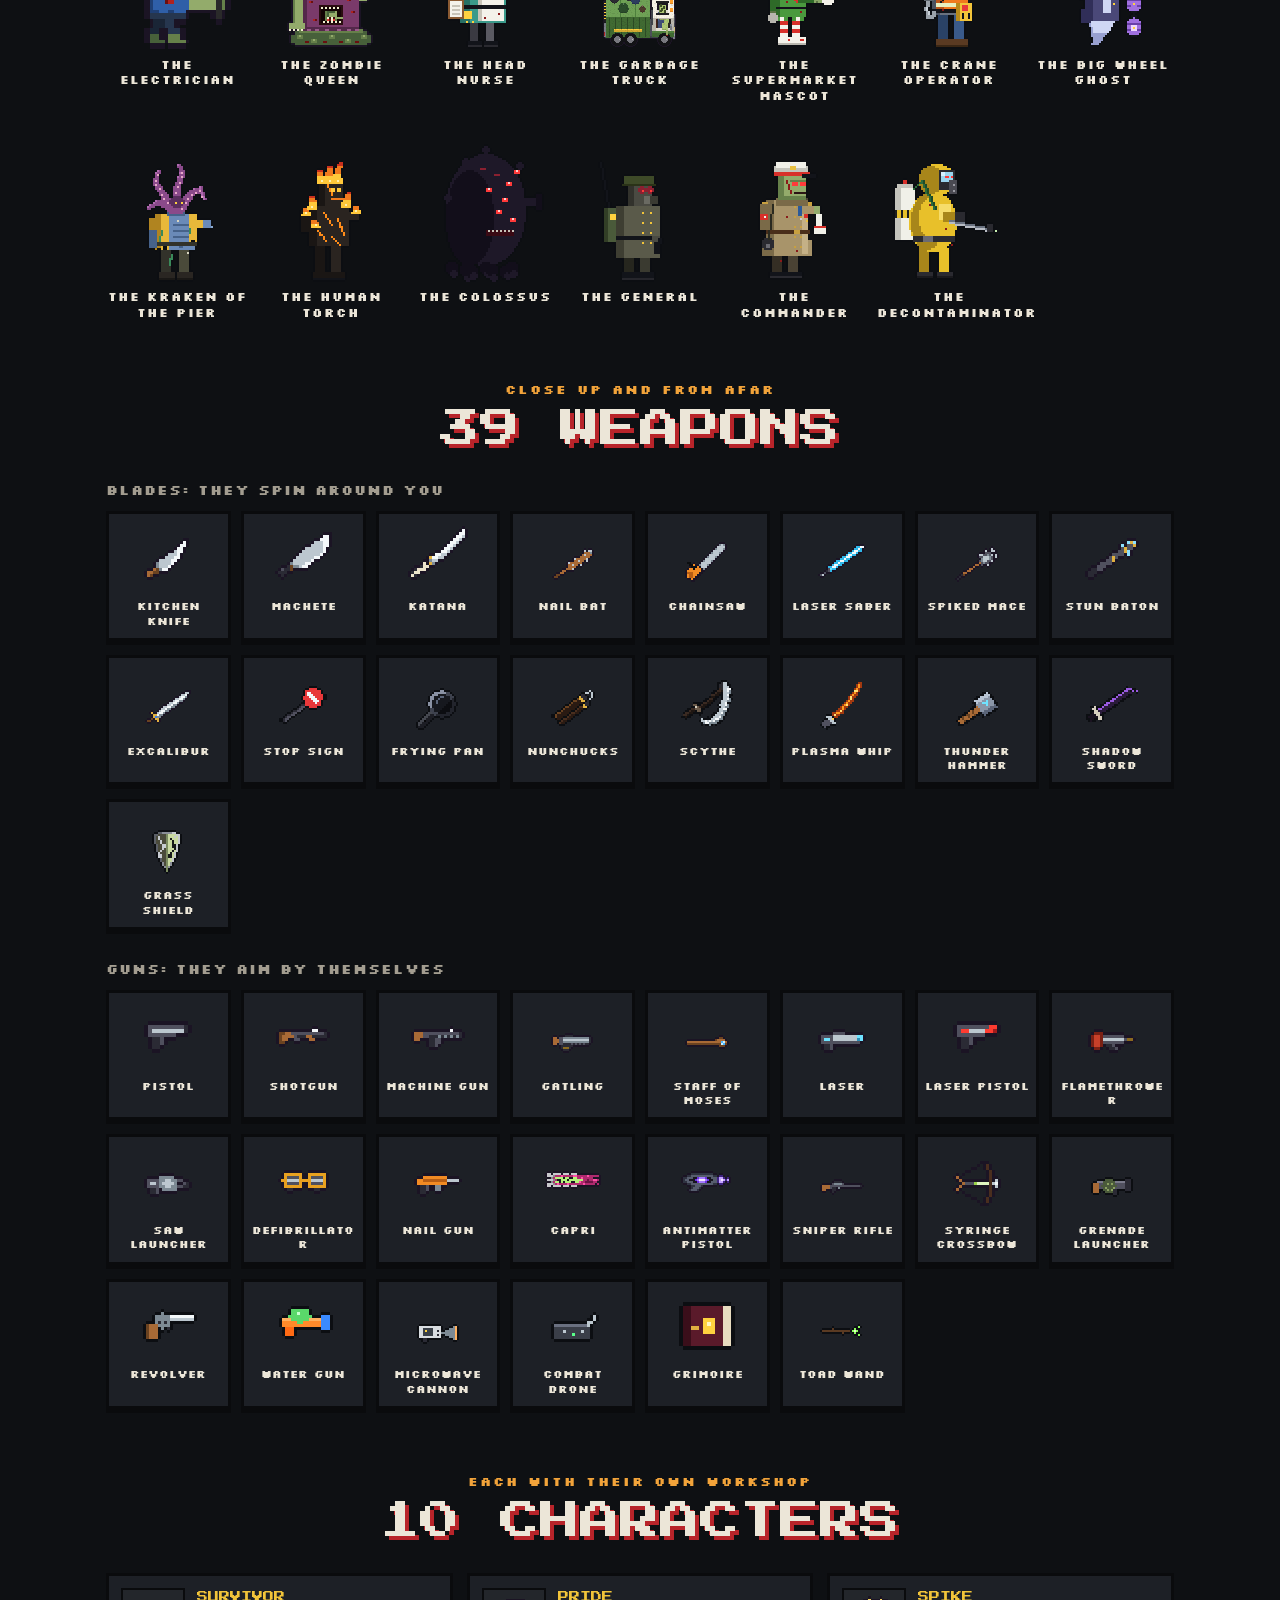
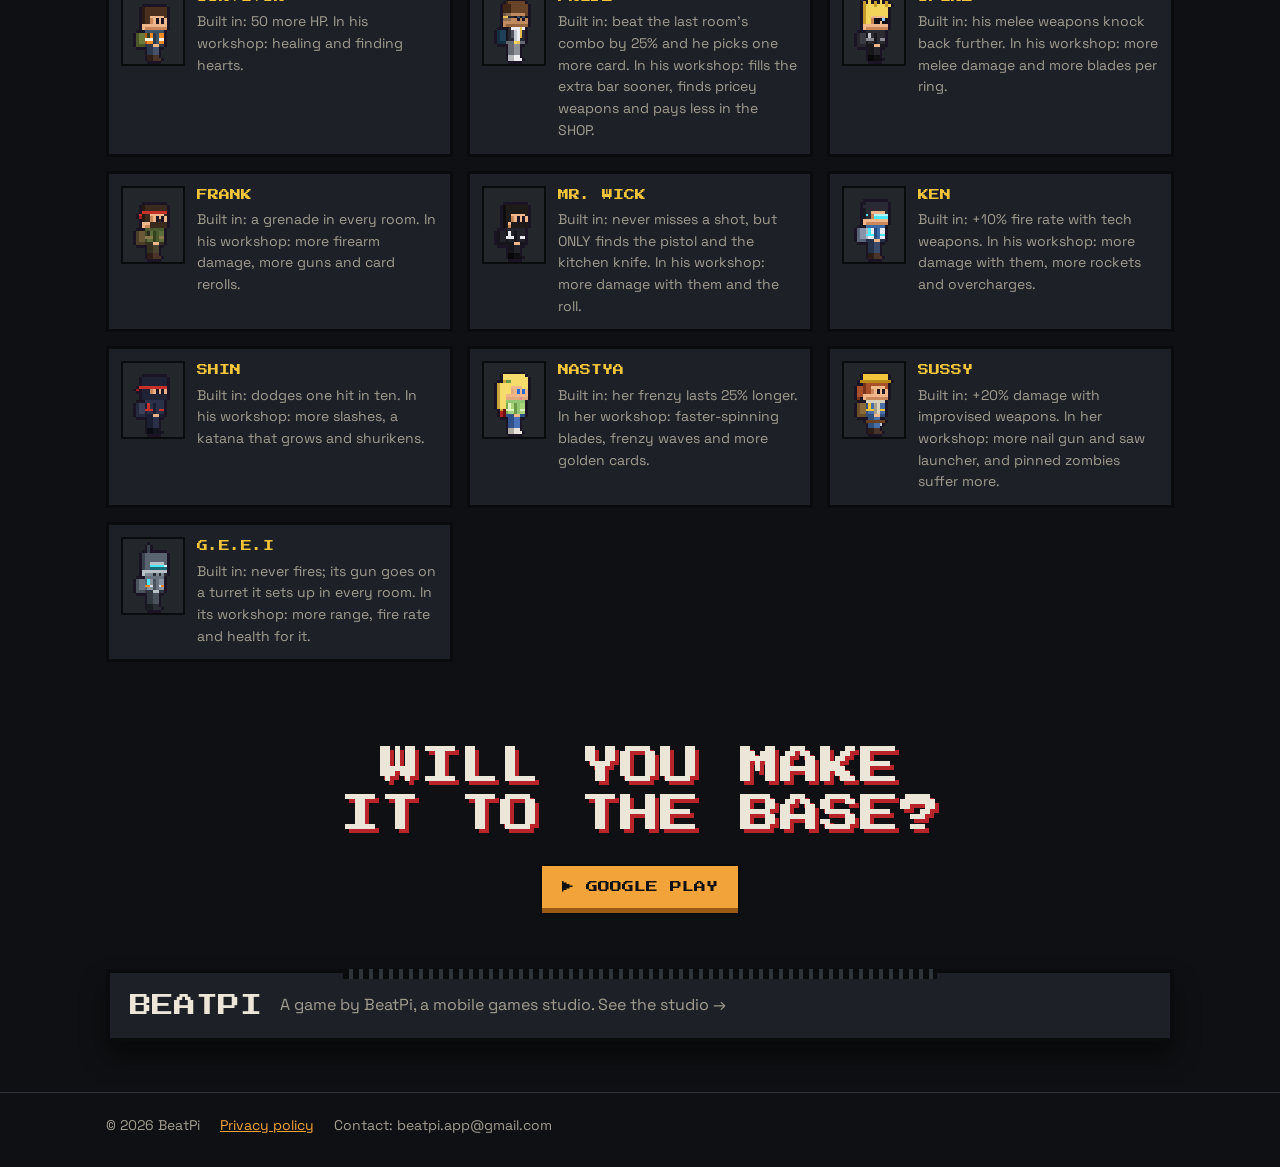
==== commit 1ec6f424: "Add files via upload" ====
--- a/index.html
+++ b/index.html
@@ -52,7 +52,14 @@
 <section class="wrap story" id="historia">
   <p class="eyebrow" data-i="act">ACTO I · LA RADIO</p>
   <div class="story-grid">
-    <div class="panel tilt-l"><img src="img/scene.jpg" alt="El superviviente disparando la ametralladora a la horda" width="1024" height="500"></div>
+    <div class="panel tilt-l scene">
+      <img src="img/scene.jpg" alt="" width="1024" height="500">
+      <div class="scene-txt">
+        <span class="scene-logo">KNIFEPI</span>
+        <span data-i="scene1">SOBREVIVE A LA HORDA ZOMBI</span>
+        <span class="scene-amber" data-i="scene2">CUCHILLOS, ARMAS Y AGALLAS</span>
+      </div>
+    </div>
     <div class="panel tilt-r radio">
       <div class="static"></div>
       <p class="type" id="radio" aria-live="off"></p>
--- a/site.css
+++ b/site.css
@@ -83,6 +83,14 @@
 @media (max-width: 760px) { .story-grid { grid-template-columns: 1fr; } }
 .panel { background: var(--panel); border: 4px solid var(--slab); box-shadow: 8px 8px 0 var(--slab); overflow: hidden; min-width: 0; }
 .panel img { display: block; width: 100%; }
+/* the story's picture: words over its dark left side, in the page's language,
+   sized to the picture (as the Play Games feature graphic has them) */
+.scene { position: relative; container-type: inline-size; }
+.scene::after { content: ""; position: absolute; inset: 0; background: linear-gradient(90deg, rgba(12,14,16,.92) 0, rgba(12,14,16,.7) 30%, transparent 52%); }
+.scene-txt { position: absolute; inset: 0 55% 0 0; z-index: 1; display: flex; flex-direction: column; justify-content: center; gap: 3.2cqw; padding-left: 5cqw; }
+.scene-txt span { font: 700 2.7cqw/1.25 var(--f-label); letter-spacing: .2cqw; color: var(--bone); text-shadow: .3cqw .3cqw 0 var(--slab); }
+.scene-txt .scene-logo { font: 5.2cqw/1 var(--f-pixel); color: var(--rot); text-shadow: 0 .6cqw 0 #3a6a1a, .5cqw 1cqw 0 var(--slab); margin-bottom: 1cqw; }
+.scene-txt .scene-amber { color: var(--amber); }
 .tilt-l { transform: rotate(-1.2deg); } .tilt-r { transform: rotate(.8deg); }
 .radio { padding: 22px 20px; display: flex; flex-direction: column; gap: 14px; background: #121417; }
 .static { height: 26px; background: repeating-linear-gradient(90deg, var(--line) 0 2px, transparent 2px 5px); animation: crackle .12s steps(2) infinite; opacity: .7; }
